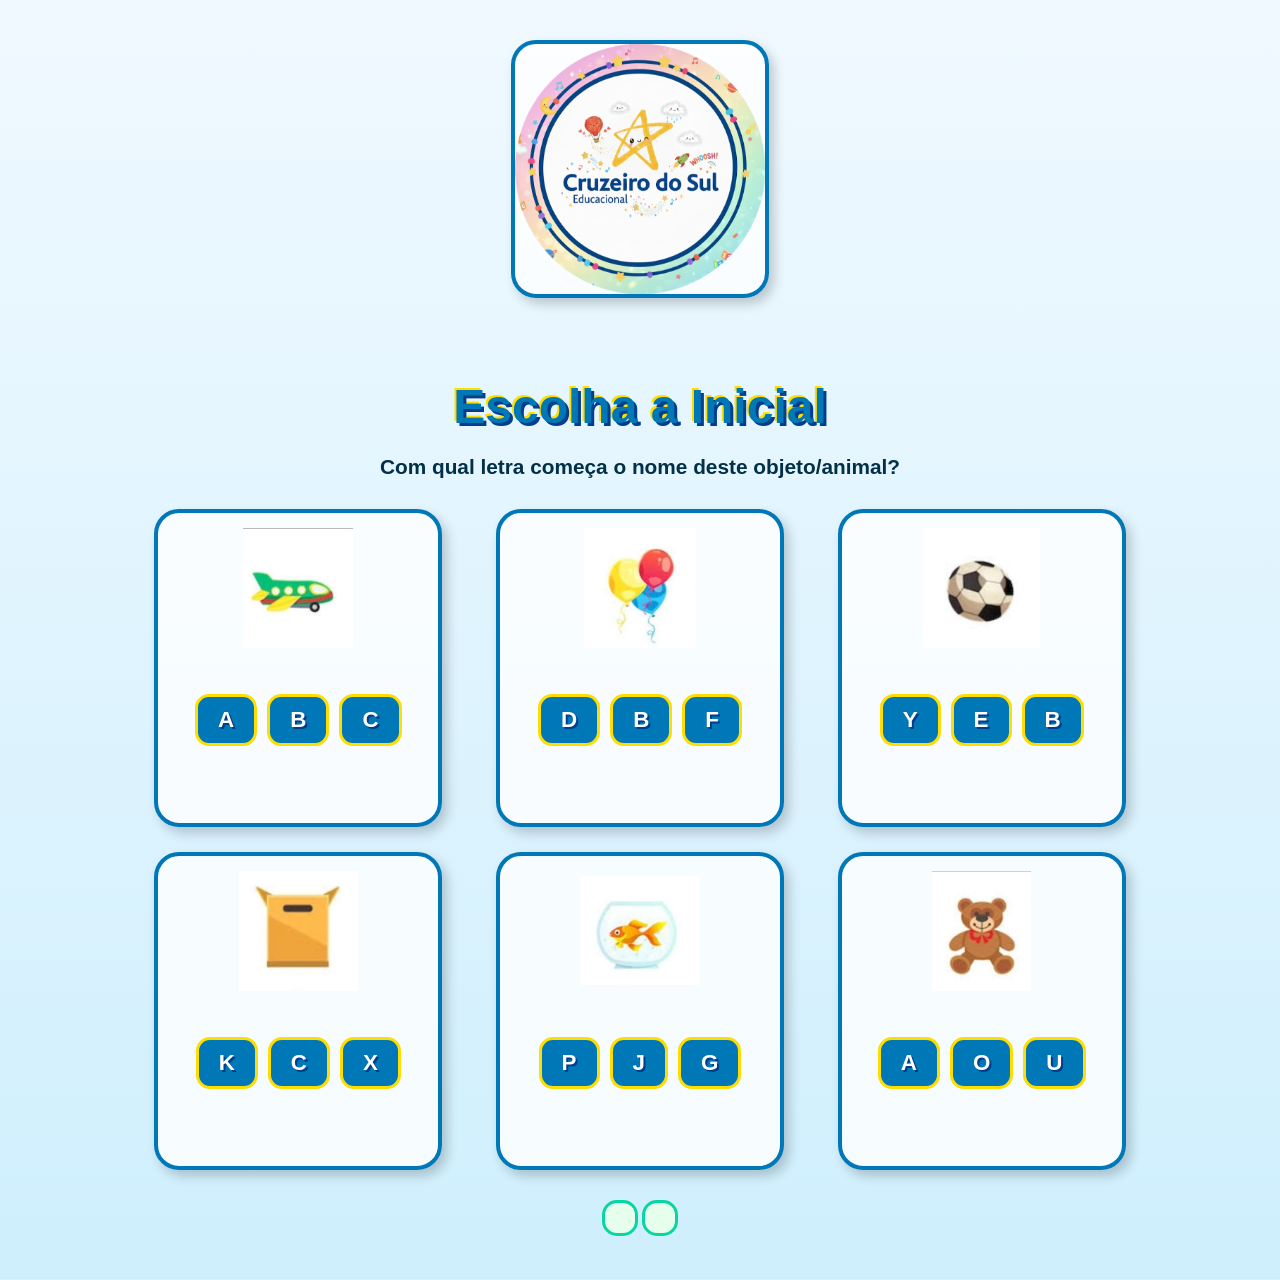
==== fase2.html @ f7e16246 "Add files via upload" ====
<!DOCTYPE html>
<html lang="pt-BR">
<head>
  <meta charset="UTF-8" />
  <meta name="viewport" content="width=device-width, initial-scale=1.0"/>
  <title>Escolha a Inicial</title>
  <link rel="stylesheet" href="fase2.css" />
</head>
<body>
  <div class="container">
    <div class="logo-container" style="position: relative; display: inline-block; margin-bottom: 30px;">
      <img src="imgfase2/logocruzeiro.png" alt="Logo Cruzeiro" class="logo-cruzeiro" id="logo-cruzeiro" />
      <div class="stars-container" id="stars-container"></div>
    </div>
    <h1>Escolha a Inicial</h1>
    <p class="question-text">Com qual letra começa o nome deste objeto/animal?</p>

    <div id="image-grid" class="grid"></div>

    <div id="score" class="hidden"></div>
    
    <div id="score" class="hidden"></div>
<button id="next-phase-button" class="hidden">Próxima Fase</button>
  </div>

  <script src="fase2.js"></script>
</body>
</html>
---- fase2.css ----
/* ======== Estilos Gerais ======== */
body {
  font-family: "Comic Sans MS", "Poppins", sans-serif;
  background: linear-gradient(180deg, #f0f9ff, #cfeffd);
  background-size: cover;
  background-repeat: no-repeat;
  background-position: center;
  text-align: center;
  margin: 0;
  padding: 20px;
  color: #333;
}

/* ======== Container Principal ======== */
.container {
  max-width: 1000px;
  margin: auto;
  padding: 20px;
}

/* ======== Título Principal ======== */
h1 {
  font-size: 3rem;
  font-weight: bold;
  color: #0077b6;
  text-shadow: 
    3px 3px 0px #023e8a,
    -2px -2px 0px #ffdd00;
  margin-bottom: 10px;
}

.question-text {
  font-size: 1.3rem;
  margin-bottom: 20px;
  font-weight: bold;
  color: #023047;
}

/* ======== Grid das Imagens (3x2) ======== */
.grid {
  display: grid;
  grid-template-columns: repeat(3, 1fr); /* sempre 3 colunas */
  grid-template-rows: repeat(2, auto);   /* sempre 2 linhas */
  gap: 25px;
  justify-items: center;
  margin-top: 30px;
}

/* ======== Card ======== */
.card {
  background: #ffffffcc;
  border: 4px solid #0077b6;
  border-radius: 25px;
  padding: 15px;
  width: 250px;
  height: 280px;
  box-shadow: 5px 6px 12px rgba(0, 0, 0, 0.2);
  transition: transform 0.25s ease-in-out;
  display: flex;
  flex-direction: column;
  align-items: center;
  justify-content: space-between;
}

.card:hover {
  transform: scale(1.05) rotate(1deg);
}

/* ======== Imagens ======== */
.card img {
  width: 120px;
  height: 120px;
  object-fit: contain;
  margin-bottom: 10px;
  transition: transform 0.3s;
}

.card img:hover {
  transform: scale(1.1) rotate(-3deg);
}

/* ======== Botões ======== */
.options {
  display: flex;
  justify-content: center;
  gap: 10px;
  flex-wrap: wrap;
}

.option {
  font-size: 1.4rem;
  background: #0077b6;
  border: 3px solid #ffdd00;
  color: #fff;
  padding: 10px 20px;
  border-radius: 14px;
  cursor: pointer;
  transition: 0.2s;
  font-weight: bold;
  text-shadow: 2px 2px 0px #023e8a;
}

.option:hover {
  background: #0096c7;
  transform: scale(1.1);
}

.option.correct {
  background: #06d6a0;
  border-color: #04a777;
  color: #023047;
}

.option.wrong {
  background: #ef476f;
  border-color: #9d0208;
  color: #fff;
}

/* ======== Feedback ======== */

/* ======== Feedback (ajustado para sobrescrever o estilo inline) ======== */
.feedback {
  font-weight: bold;
  margin-top: 5px;
  font-size: 1rem;
  color: #444; /* fallback caso o JS ainda defina cor antes de adicionar classes */
}

/* verde para "Acertou!" (sobrescreve inline) */
.feedback.correct {
  color: #06d6a0 !important;
  /* animação rápida de "pop" para dar feedback */
  animation: popGreen 420ms ease;
}

/* vermelho para mensagem de erro (sobrescreve inline) */
.feedback.wrong {
  color: #d62828 !important;
  /* animação rápida de "shake" para enfatizar o erro */
  animation: shakeRed 420ms ease;
}

/* ======= Animações pequenas (opcional, só pra ficar mais interativo) ======= */
@keyframes popGreen {
  0%   { transform: scale(0.92); opacity: 0; }
  60%  { transform: scale(1.08); opacity: 1; }
  100% { transform: scale(1); }
}

@keyframes shakeRed {
  0%   { transform: translateX(0); }
  20%  { transform: translateX(-6px); }
  40%  { transform: translateX(6px); }
  60%  { transform: translateX(-4px); }
  80%  { transform: translateX(4px); }
  100% { transform: translateX(0); }
}



/* ======== Resultado e Próxima Fase ======== */

#score {
  margin-top: 30px;
  font-size: 1.4rem;
  background: #e6ffed;           /* fundo verde claro */
  border: 3px solid #06d6a0;     /* verde mais forte */
  color: #065f46;                /* texto verde escuro */
  padding: 15px;
  border-radius: 15px;
  display: inline-block;
  font-weight: bold;
}


#next-phase-button {
  margin-top: 20px;
  font-size: 1.3rem;
  background: #0077b6;
  color: white;
  border: 3px solid #ffdd00;
  padding: 14px 30px;
  border-radius: 20px;
  cursor: pointer;
  font-weight: bold;
  transition: 0.2s;
  text-shadow: 2px 2px #023e8a;
}

#next-phase-button:hover {
  background: #0096c7;
  transform: scale(1.05);
}

/* ======== Classe Utilitária ======== */
.hidden {
  display: none;
}


.logo-cruzeiro {
  width: 250px;           /* tamanho maior */
  height: auto;
  margin-bottom: 15px;
  display: block;         /* para centralizar */
  margin-left: auto;
  margin-right: auto;

 
  border: 4px solid #0077b6;
  border-radius: 25px;

 
  background: #ffffffcc;

  box-shadow: 5px 6px 12px rgba(0, 0, 0, 0.2);

  transition: transform 0.25s ease-in-out;
}


.logo-cruzeiro:hover {
  transform: scale(1.05) rotate(1deg);
  cursor: default; 
}

/* Container das estrelas, sobre a imagem */
.stars-container {
  position: absolute;
  top: 0;
  left: 0;
  width: 100vw;     /* agora pega largura da tela inteira */
  height: 100vh;    /* e altura inteira */
  pointer-events: none;
  overflow: visible;
  z-index: 1000;
}

/* Estrelas (partículas) */
.star {
  position: absolute;
  width: 14px;
  height: 14px;
  background: gold;
  clip-path: polygon(
    50% 0%, 61% 35%, 98% 35%, 
    68% 57%, 79% 91%, 50% 70%, 
    21% 91%, 32% 57%, 2% 35%, 39% 35%
  );
  opacity: 1;
  animation: star-move 1800ms ease-out forwards;
  box-shadow: 0 0 6px 2px gold;
  transform-origin: center;
  z-index: 1000;
}

@keyframes star-move {
  0% {
    transform: translate(0, 0) scale(1);
    opacity: 1;
  }
  80% {
    opacity: 1; /* permanece visível até perto do fim */
  }
  100% {
    transform: translate(var(--x), var(--y)) scale(1.1);
    opacity: 0;
  }
}



.logo-container {
  position: relative;
  display: inline-block;
  z-index: 1;
}
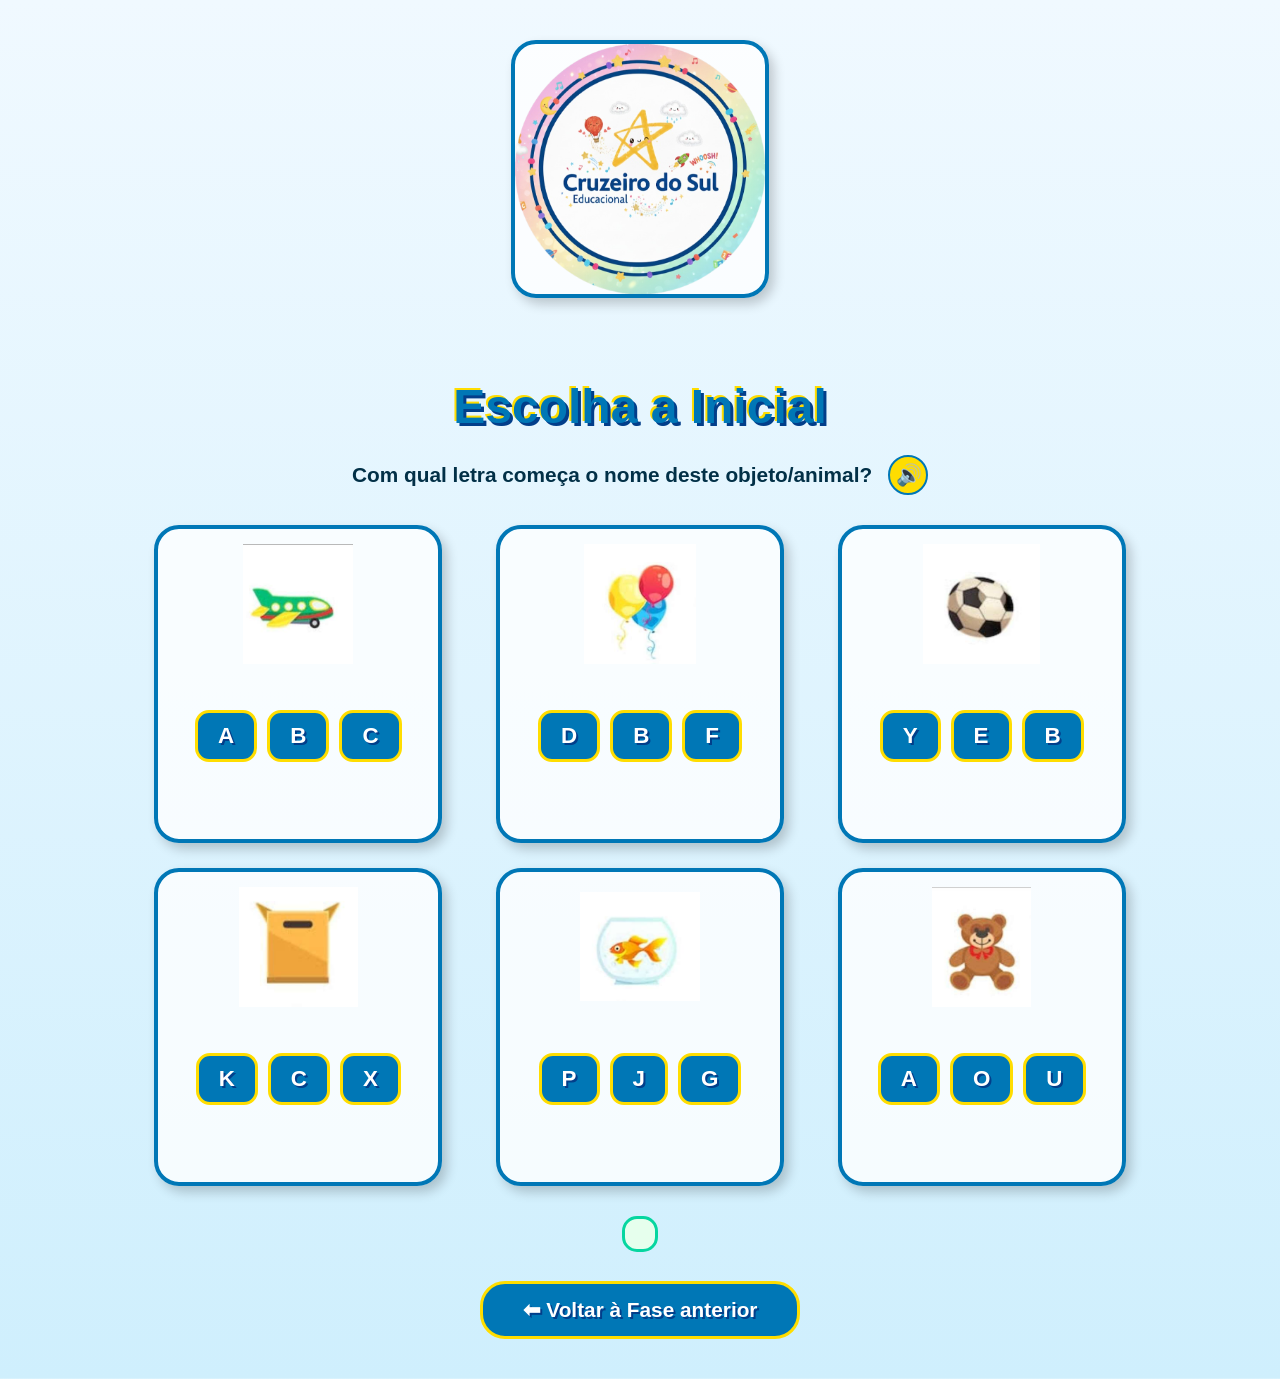
==== commit c21ef758: "Add files via upload" ====
--- a/fase2.html
+++ b/fase2.html
@@ -13,15 +13,20 @@
       <div class="stars-container" id="stars-container"></div>
     </div>
     <h1>Escolha a Inicial</h1>
-    <p class="question-text">Com qual letra começa o nome deste objeto/animal?</p>
+    <p class="question-text">
+  Com qual letra começa o nome deste objeto/animal?
+  <button id="ler-enunciado" class="sound-btn">🔊</button>
+</p>
 
-    <div id="image-grid" class="grid"></div>
+<div id="image-grid" class="grid"></div>
 
-    <div id="score" class="hidden"></div>
-    
-    <div id="score" class="hidden"></div>
-<button id="next-phase-button" class="hidden">Próxima Fase</button>
-  </div>
+<div id="score" class="hidden"></div>
+
+<!-- Botões de navegação -->
+<div class="buttons-container">
+  <button id="back-phase-button" class="nav-btn">⬅ Voltar à Fase anterior</button>
+  <button id="next-phase-button" class="hidden nav-btn">Próxima Fase ➡</button>
+</div>
 
   <script src="fase2.js"></script>
 </body>
--- a/fase2.css
+++ b/fase2.css
@@ -277,5 +277,60 @@
   z-index: 1;
 }
 
-
-
+/* Botão de leitura do enunciado */
+.sound-btn {
+  font-size: 1.3rem;
+  background: #ffdd00;
+  border: 2px solid #0077b6;
+  border-radius: 50%;
+  width: 40px;
+  height: 40px;
+  margin-left: 10px;
+  cursor: pointer;
+  transition: transform 0.2s;
+}
+
+.sound-btn:hover {
+  transform: scale(1.1);
+  background: #ffee58;
+}
+
+/* Navegação entre fases */
+.buttons-container {
+  margin-top: 25px;
+  display: flex;
+  justify-content: center;
+  gap: 20px;
+}
+
+/*Botões de navegação entre fases */
+.buttons-container {
+  margin-top: 25px;
+  display: flex;
+  justify-content: center;
+  gap: 25px;
+}
+
+.nav-btn {
+  font-size: 1.3rem;
+  background: #0077b6;
+  color: white;
+  border: 3px solid #ffdd00;
+  padding: 14px 40px; 
+  border-radius: 25px;
+  cursor: pointer;
+  font-weight: bold;
+  transition: all 0.2s ease;
+  text-shadow: 2px 2px #023e8a;
+  min-width: 220px; 
+  text-align: center;
+}
+
+.nav-btn:hover {
+  background: #0096c7;
+  transform: scale(1.05);
+}
+
+
+
+
